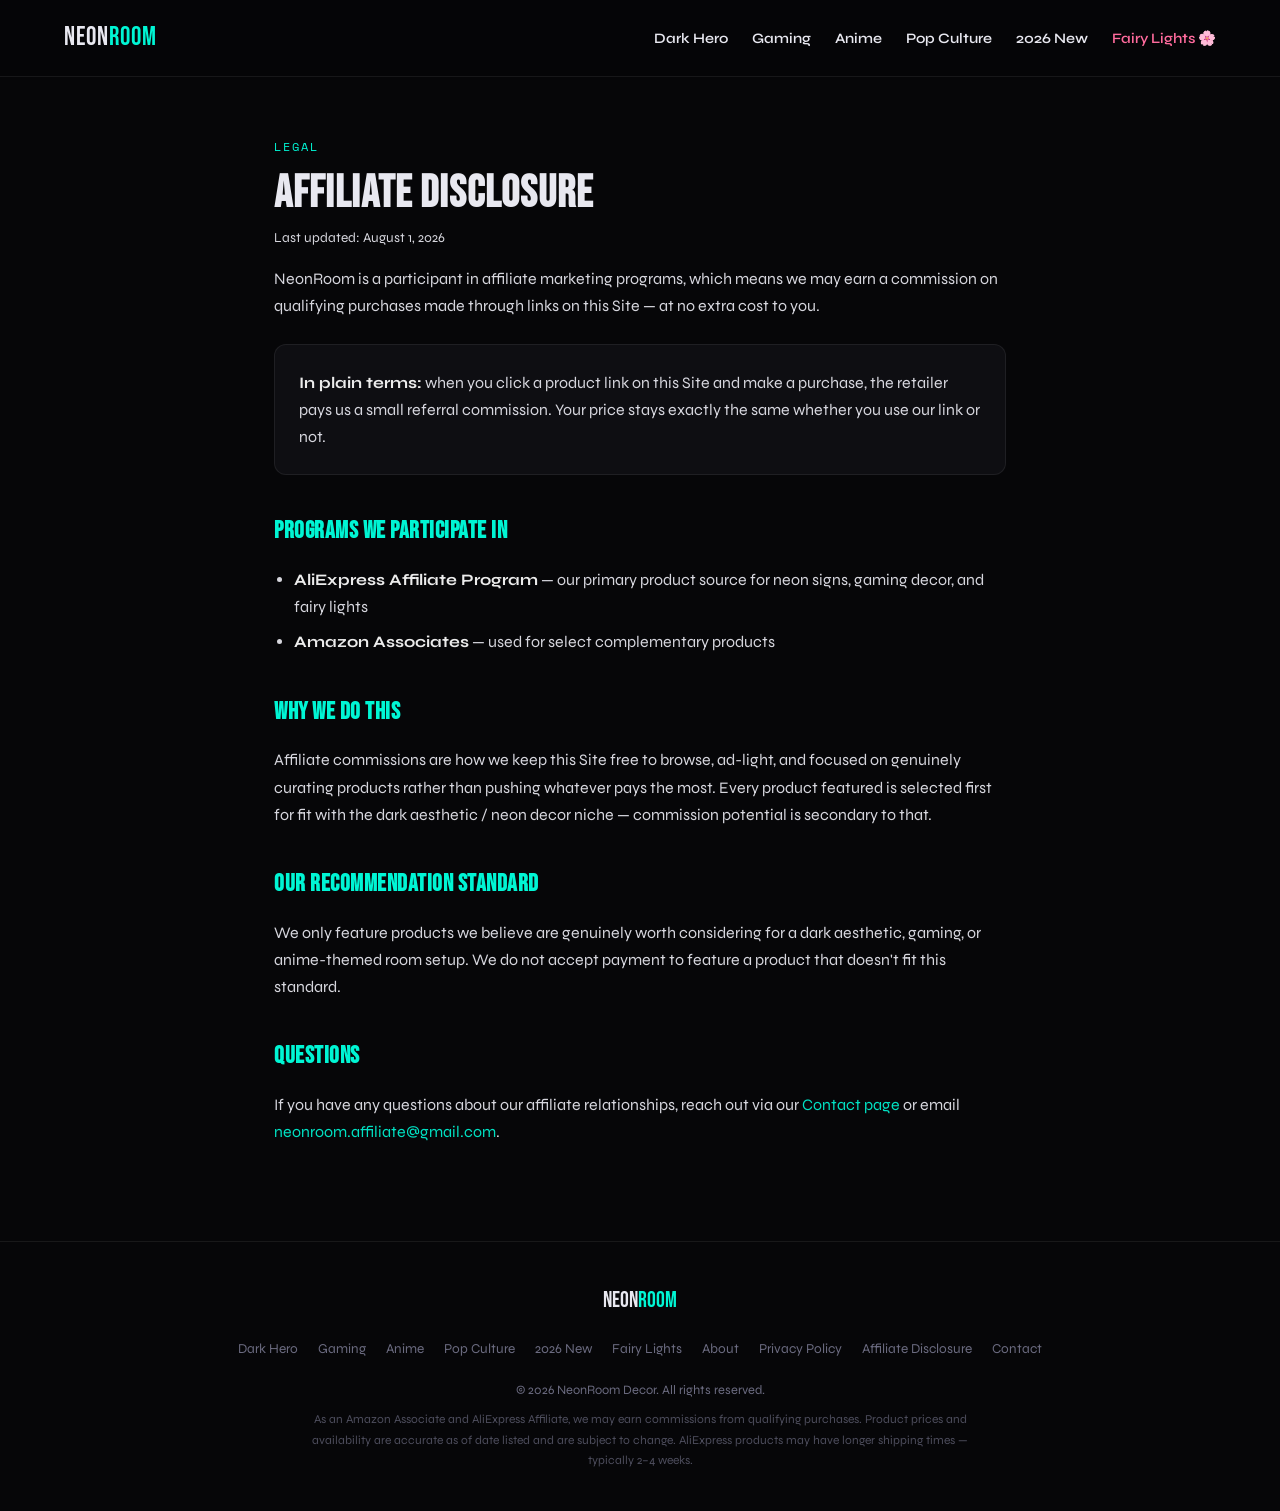
==== affiliate-disclosure.html @ 9c51f174 "Add files via upload" ====
<!DOCTYPE html>
<html lang="en">
<head>
<!-- Google tag (gtag.js) -->
<script async src="https://www.googletagmanager.com/gtag/js?id=G-EM2YRTVDET"></script>
<script>
  window.dataLayer = window.dataLayer || [];
  function gtag(){dataLayer.push(arguments);}
  gtag('js', new Date());
  gtag('config', 'G-EM2YRTVDET');
</script>
<meta charset="UTF-8">
<meta name="viewport" content="width=device-width, initial-scale=1.0">
<title>Affiliate Disclosure | NeonRoom</title>
<meta property="og:title" content="Affiliate Disclosure | NeonRoom" />
<meta property="og:description" content="How NeonRoom earns commissions through affiliate links." />
<meta property="og:type" content="website" />
<meta property="og:site_name" content="NeonRoom" />

<link rel="preconnect" href="https://fonts.googleapis.com">
<link rel="preconnect" href="https://fonts.gstatic.com" crossorigin>
<link href="https://fonts.googleapis.com/css2?family=Bebas+Neue&family=Syne:wght@400;600;700;800&family=Space+Mono:wght@400;700&display=swap" rel="stylesheet">
<link rel="stylesheet" href="https://cdnjs.cloudflare.com/ajax/libs/font-awesome/6.0.0/css/all.min.css">

<style>
:root {
  --black:     #060608;
  --panel:     #0e0e12;
  --panel-2:   #14141a;
  --border:    rgba(255,255,255,0.07);
  --cyan:      #00f5d4;
  --purple:    #c026d3;
  --red:       #ff2d55;
  --gold:      #f0b429;
  --text:      #e8e8f0;
  --muted:     #6b6b80;
  --font-head: 'Bebas Neue', sans-serif;
  --font-body: 'Syne', sans-serif;
  --font-mono: 'Space Mono', monospace;
}
*, *::before, *::after { box-sizing: border-box; margin: 0; padding: 0; }
html { scroll-behavior: smooth; }
body {
  background: var(--black);
  color: var(--text);
  font-family: var(--font-body);
  line-height: 1.7;
}
a { color: var(--cyan); text-decoration: none; }
a:hover { text-decoration: underline; }

/* NAVBAR */
.navbar {
  position: sticky; top: 0; z-index: 100;
  background: rgba(6,6,8,0.9);
  backdrop-filter: blur(10px);
  border-bottom: 1px solid var(--border);
}
.nav-inner {
  max-width: 1200px; margin: 0 auto; padding: 16px 24px;
  display: flex; align-items: center; justify-content: space-between;
}
.logo { font-family: var(--font-head); font-size: 1.6rem; letter-spacing: 1px; }
.logo em { font-style: normal; color: var(--cyan); }
.menu-toggle { display: none; background: none; border: none; color: var(--text); font-size: 1.5rem; cursor: pointer; }
.nav-links { list-style: none; display: flex; gap: 24px; flex-wrap: wrap; }
.nav-links a { color: var(--text); font-size: 0.9rem; font-weight: 600; }
.nav-links a:hover { color: var(--cyan); text-decoration: none; }
@media (max-width: 800px) {
  .menu-toggle { display: block; }
  .nav-links { display: none; width: 100%; flex-direction: column; gap: 12px; padding-top: 12px; }
  .nav-links.open { display: flex; }
}

/* LEGAL PAGE CONTENT */
.legal-wrap {
  max-width: 780px; margin: 0 auto; padding: 60px 24px 80px;
}
.legal-eyebrow {
  font-family: var(--font-mono); text-transform: uppercase; letter-spacing: 2px;
  color: var(--cyan); font-size: 0.75rem; margin-bottom: 12px;
}
.legal-title {
  font-family: var(--font-head); font-size: 2.8rem; letter-spacing: 1px;
  margin-bottom: 8px; line-height: 1.1;
}
.legal-updated { color: var(--muted); font-size: 0.85rem; margin-bottom: 40px; }
.legal-wrap h2 {
  font-family: var(--font-head); font-size: 1.5rem; letter-spacing: 0.5px;
  color: var(--cyan); margin: 36px 0 14px;
}
.legal-wrap p { margin-bottom: 16px; color: var(--text); opacity: 0.92; }
.legal-wrap ul { margin: 0 0 16px 20px; }
.legal-wrap li { margin-bottom: 8px; opacity: 0.92; }
.legal-wrap strong { color: #fff; }
.legal-card {
  background: var(--panel); border: 1px solid var(--border); border-radius: 12px;
  padding: 24px; margin: 24px 0;
}
.contact-form { display: flex; flex-direction: column; gap: 14px; margin-top: 24px; }
.contact-form input, .contact-form textarea {
  background: var(--panel-2); border: 1px solid var(--border); border-radius: 8px;
  padding: 14px; color: var(--text); font-family: var(--font-body); font-size: 0.95rem;
}
.contact-form textarea { min-height: 140px; resize: vertical; }
.contact-form button {
  background: var(--cyan); color: #060608; border: none; border-radius: 8px;
  padding: 14px; font-family: var(--font-body); font-weight: 700; font-size: 0.95rem;
  cursor: pointer; letter-spacing: 0.5px;
}
.contact-form button:hover { opacity: 0.9; }
.contact-alt { margin-top: 28px; padding-top: 24px; border-top: 1px solid var(--border); }

/* FOOTER */
footer {
  border-top: 1px solid var(--border); padding: 40px 24px; text-align: center;
}
.footer-logo { font-family: var(--font-head); font-size: 1.4rem; margin-bottom: 16px; }
.footer-logo em { font-style: normal; color: var(--cyan); }
.footer-links { display: flex; justify-content: center; gap: 20px; flex-wrap: wrap; margin-bottom: 20px; }
.footer-links a { color: var(--muted); font-size: 0.85rem; }
.footer-links a:hover { color: var(--cyan); text-decoration: none; }
.footer-copy { color: var(--muted); font-size: 0.8rem; margin-bottom: 8px; }
.disclaimer { color: var(--muted); font-size: 0.75rem; max-width: 700px; margin: 0 auto; opacity: 0.7; }
</style>
</head>
<body>

<nav class="navbar">
  <div class="nav-inner">
    <div class="logo">NEON<em>ROOM</em></div>
    <button class="menu-toggle" id="menu-toggle" aria-label="Toggle menu">☰</button>
    <ul class="nav-links" id="nav-links">
      <li><a href="index.html#dark-hero">Dark Hero</a></li>
      <li><a href="index.html#gaming">Gaming</a></li>
      <li><a href="index.html#anime">Anime</a></li>
      <li><a href="index.html#movie">Pop Culture</a></li>
      <li><a href="index.html#new-collection">2026 New</a></li>
      <li><a href="index.html#fairy-lights" style="color:#ff6b9d;">Fairy Lights 🌸</a></li>
    </ul>
  </div>
</nav>

<div class="legal-wrap">
  <div class="legal-eyebrow">Legal</div>
  <h1 class="legal-title">Affiliate Disclosure</h1>
  <p class="legal-updated">Last updated: August 1, 2026</p>

  <p>NeonRoom is a participant in affiliate marketing programs, which means we may earn a commission on qualifying purchases made through links on this Site — at no extra cost to you.</p>

  <div class="legal-card">
    <p style="margin-bottom:0;"><strong>In plain terms:</strong> when you click a product link on this Site and make a purchase, the retailer pays us a small referral commission. Your price stays exactly the same whether you use our link or not.</p>
  </div>

  <h2>Programs We Participate In</h2>
  <ul>
    <li><strong>AliExpress Affiliate Program</strong> — our primary product source for neon signs, gaming decor, and fairy lights</li>
    <li><strong>Amazon Associates</strong> — used for select complementary products</li>
  </ul>

  <h2>Why We Do This</h2>
  <p>Affiliate commissions are how we keep this Site free to browse, ad-light, and focused on genuinely curating products rather than pushing whatever pays the most. Every product featured is selected first for fit with the dark aesthetic / neon decor niche — commission potential is secondary to that.</p>

  <h2>Our Recommendation Standard</h2>
  <p>We only feature products we believe are genuinely worth considering for a dark aesthetic, gaming, or anime-themed room setup. We do not accept payment to feature a product that doesn't fit this standard.</p>

  <h2>Questions</h2>
  <p>If you have any questions about our affiliate relationships, reach out via our <a href="contact.html">Contact page</a> or email <a href="mailto:neonroom.affiliate@gmail.com">neonroom.affiliate@gmail.com</a>.</p>
</div>

<footer>
  <div class="footer-logo">NEON<em>ROOM</em></div>
  <div class="footer-links">
    <a href="index.html#dark-hero">Dark Hero</a>
    <a href="index.html#gaming">Gaming</a>
    <a href="index.html#anime">Anime</a>
    <a href="index.html#movie">Pop Culture</a>
    <a href="index.html#new-collection">2026 New</a>
    <a href="index.html#fairy-lights">Fairy Lights</a>
    <a href="index.html#about">About</a>
    <a href="privacy-policy.html">Privacy Policy</a>
    <a href="affiliate-disclosure.html">Affiliate Disclosure</a>
    <a href="contact.html">Contact</a>
  </div>
  <p class="footer-copy">© 2026 NeonRoom Decor. All rights reserved.</p>
  <p class="disclaimer">As an Amazon Associate and AliExpress Affiliate, we may earn commissions from qualifying purchases. Product prices and availability are accurate as of date listed and are subject to change. AliExpress products may have longer shipping times — typically 2–4 weeks.</p>
</footer>

<script>
const toggle = document.getElementById('menu-toggle');
const navLinks = document.getElementById('nav-links');
toggle.addEventListener('click', () => navLinks.classList.toggle('open'));
</script>
</body>
</html>
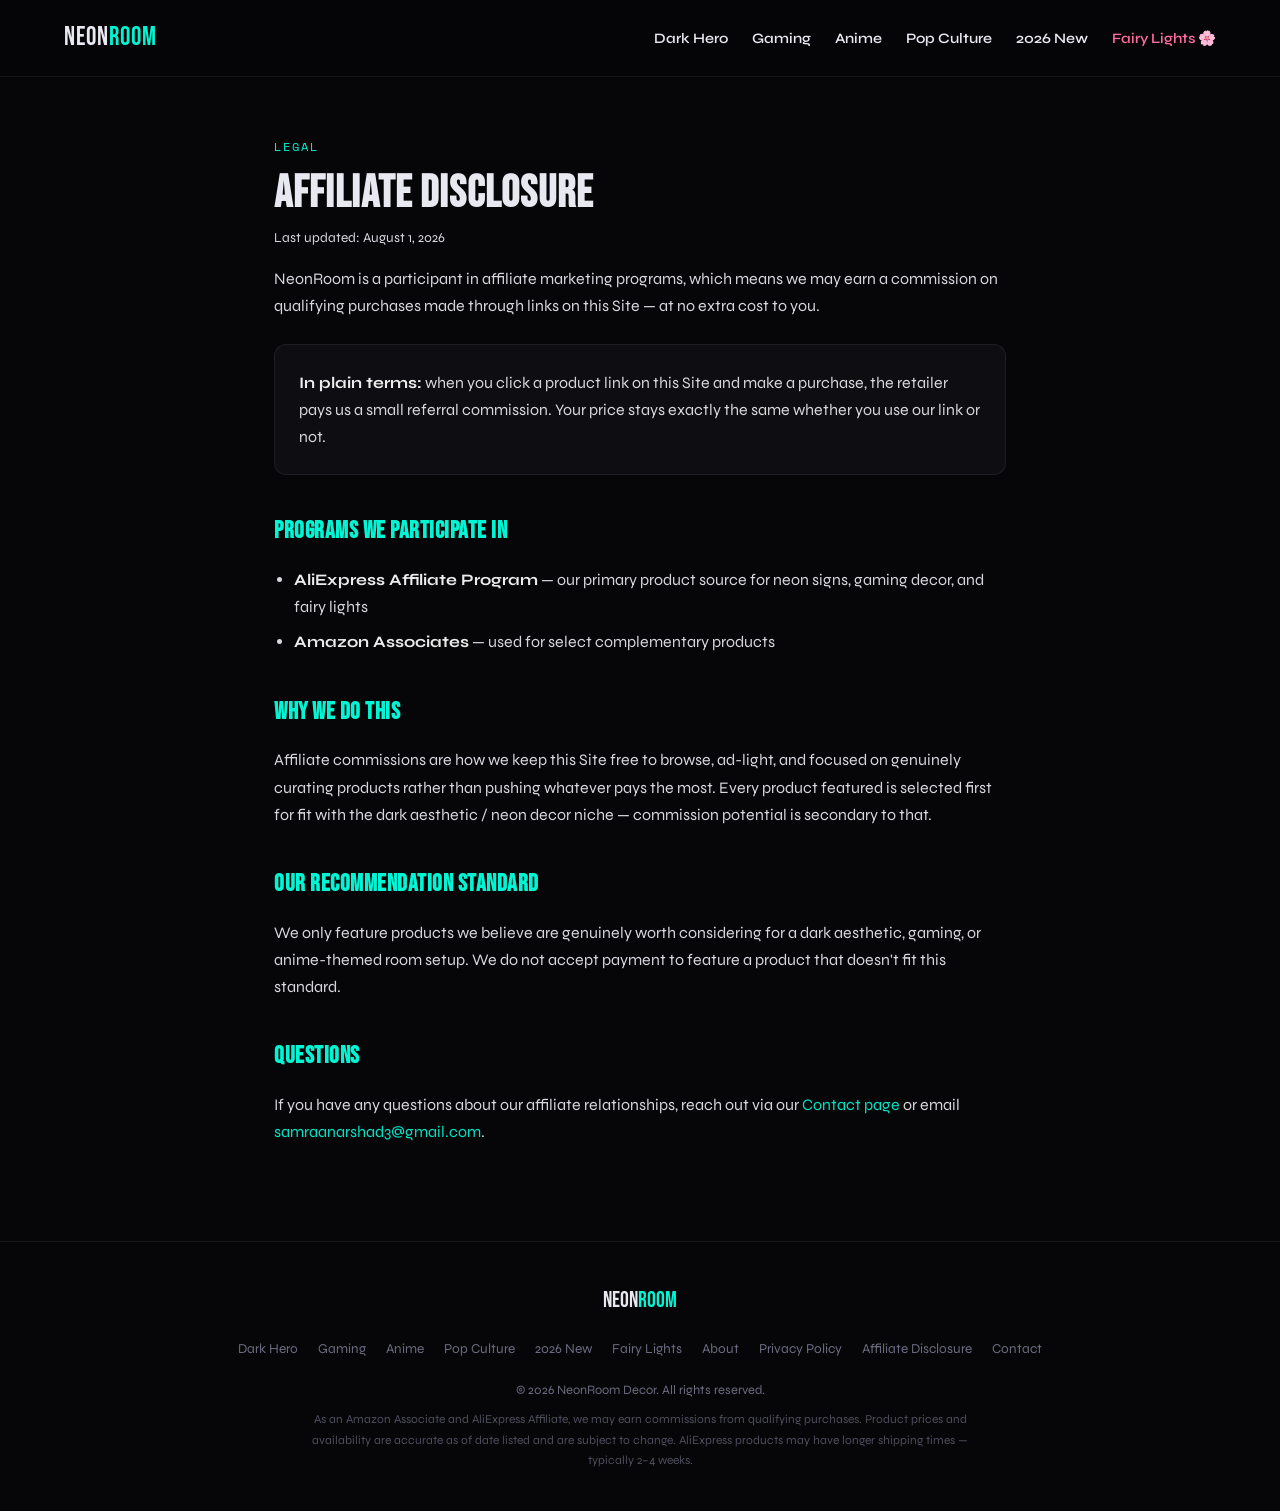
==== commit c5644b63: "Update affiliate-disclosure.html" ====
--- a/affiliate-disclosure.html
+++ b/affiliate-disclosure.html
@@ -165,7 +165,7 @@
   <p>We only feature products we believe are genuinely worth considering for a dark aesthetic, gaming, or anime-themed room setup. We do not accept payment to feature a product that doesn't fit this standard.</p>
 
   <h2>Questions</h2>
-  <p>If you have any questions about our affiliate relationships, reach out via our <a href="contact.html">Contact page</a> or email <a href="mailto:neonroom.affiliate@gmail.com">neonroom.affiliate@gmail.com</a>.</p>
+  <p>If you have any questions about our affiliate relationships, reach out via our <a href="contact.html">Contact page</a> or email <a href="mailto:samraanarshad3@gmail.com">samraanarshad3@gmail.com</a>.</p>
 </div>
 
 <footer>
